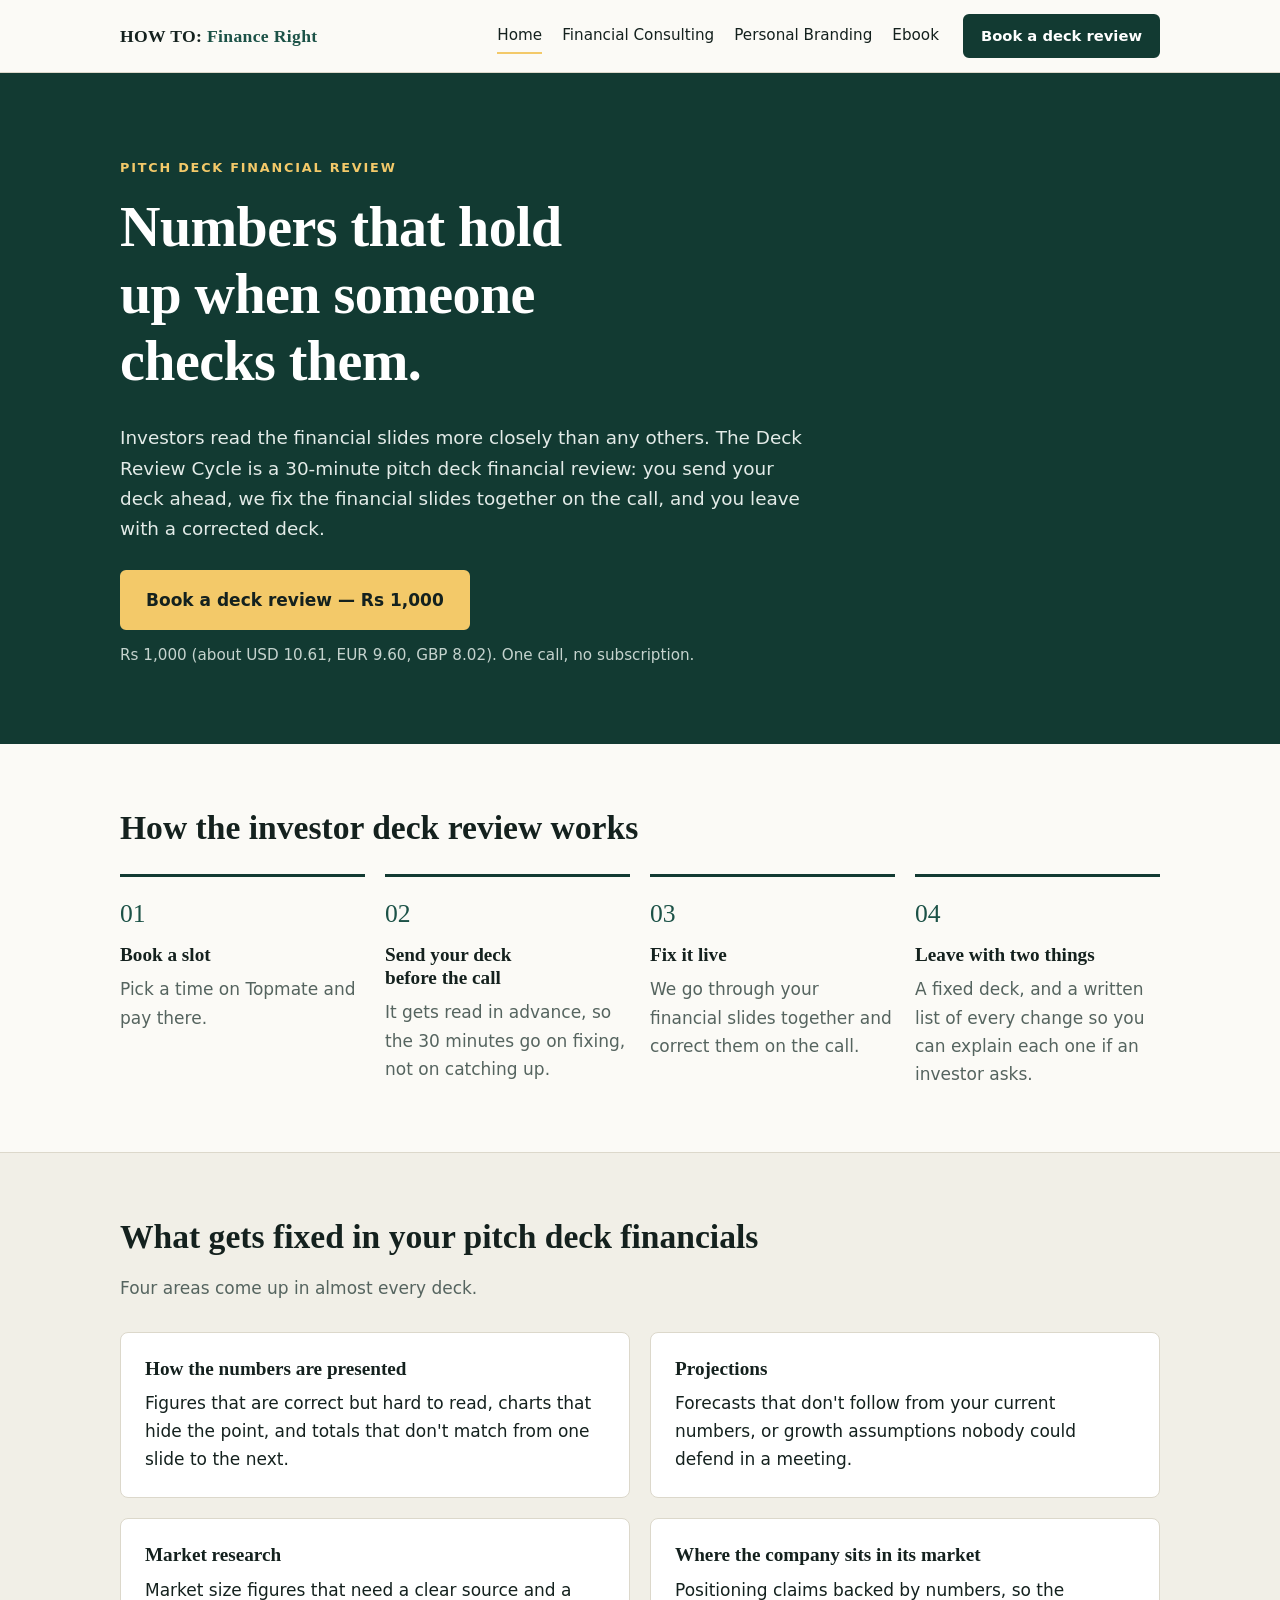
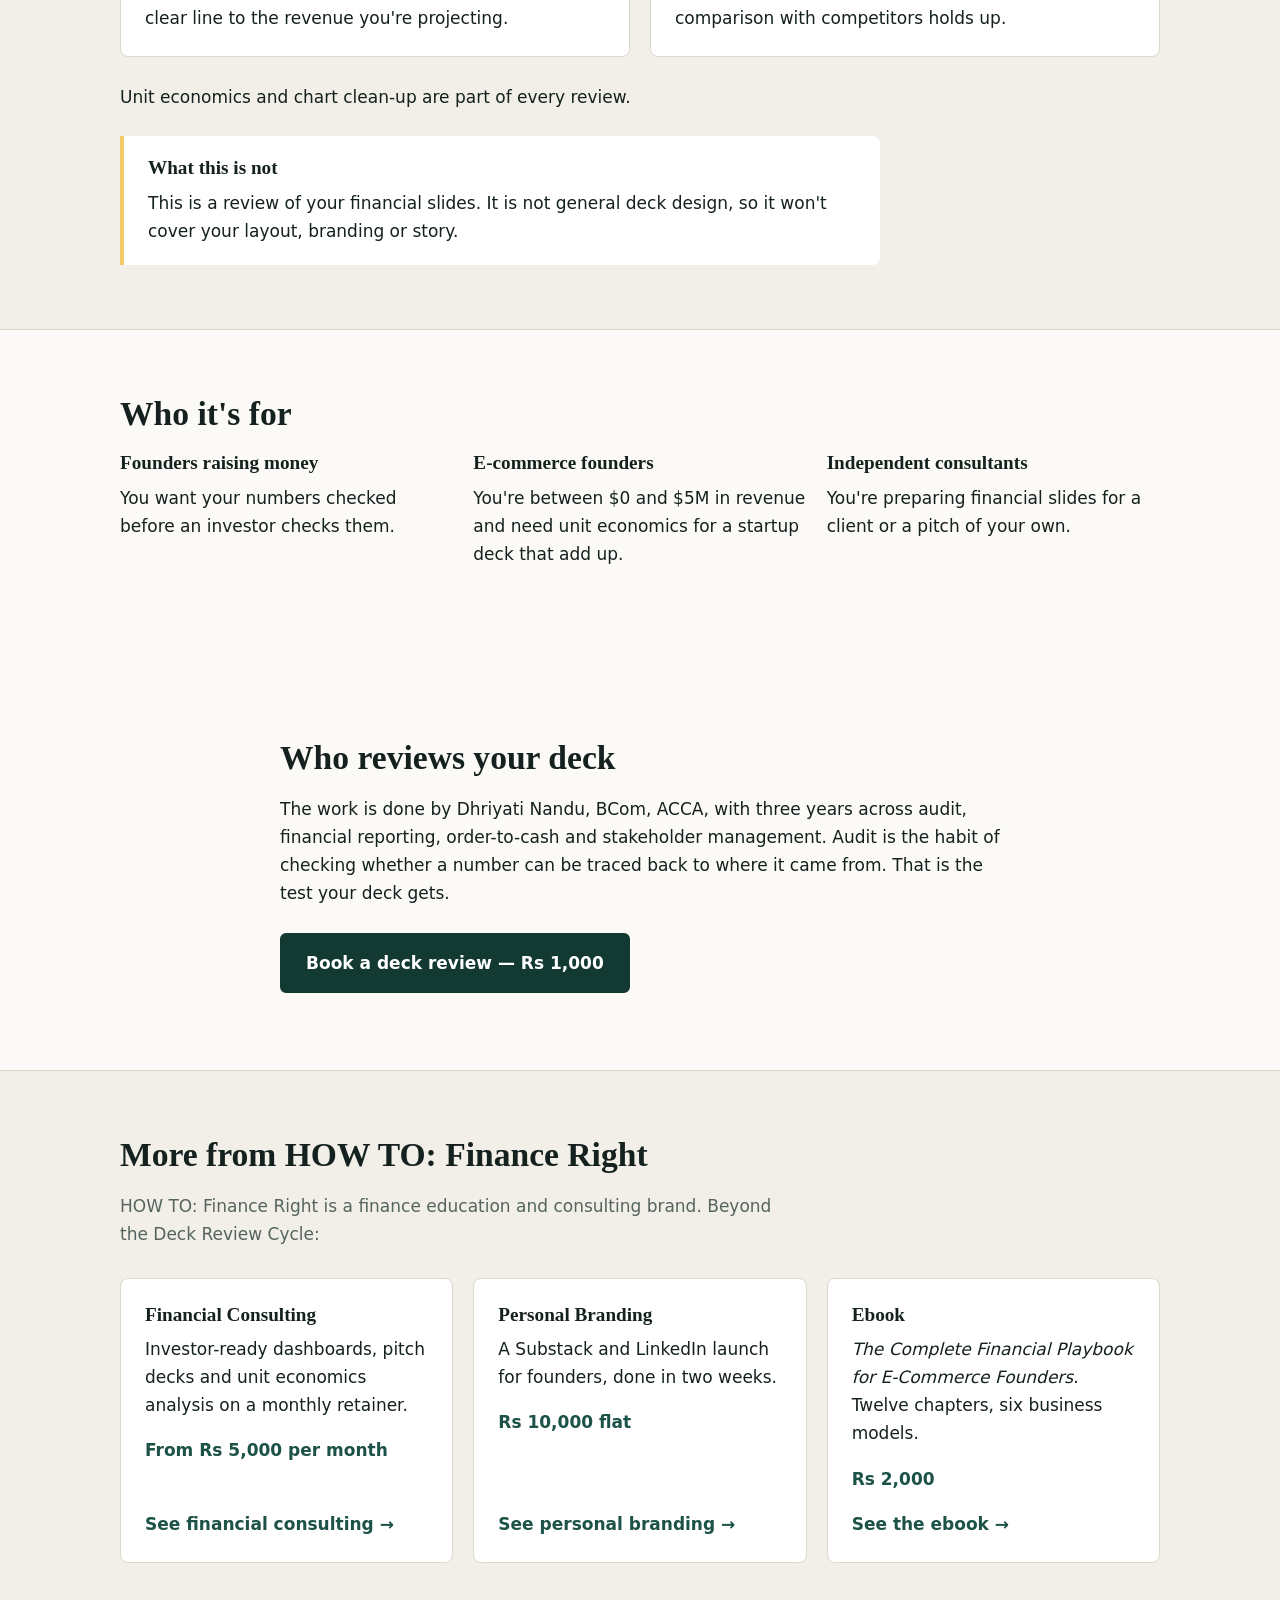
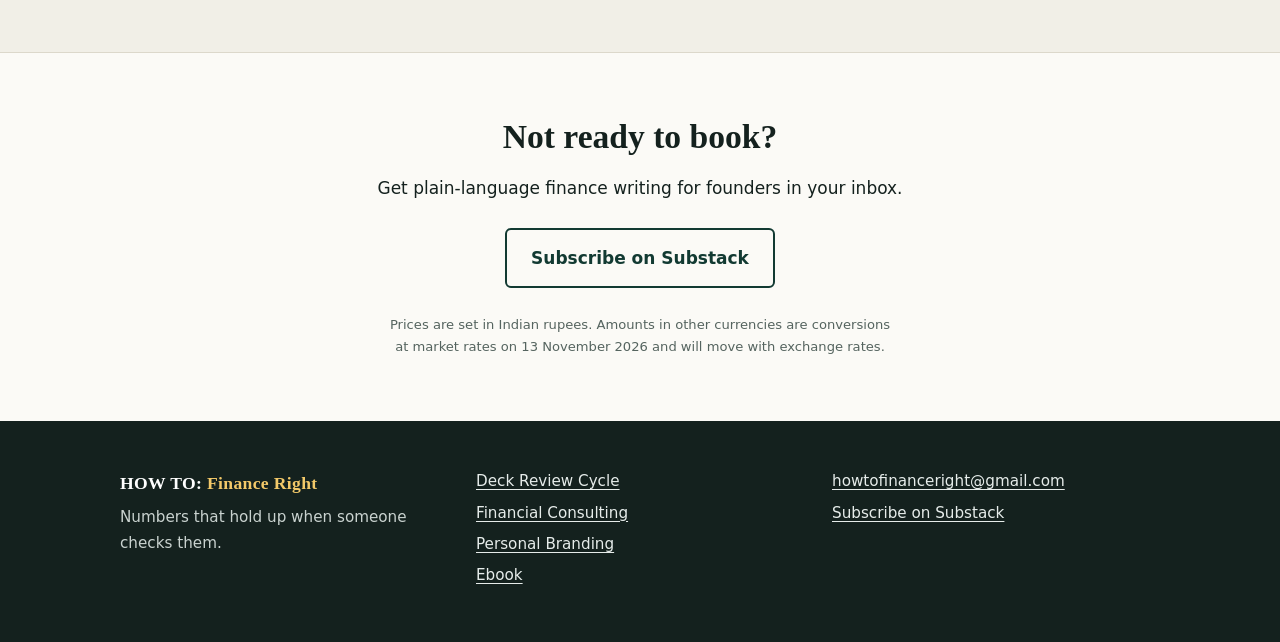
==== finance-right-site/index.html @ 841ba1ed "Build HOW TO: Finance Right static site Four static pages (Home, Financial Consulting, Personal Bran" ====
<!doctype html>
<html lang="en">
<head>
<meta charset="utf-8">
<meta name="viewport" content="width=device-width, initial-scale=1">
<title>Pitch Deck Financial Review | HOW TO: Finance Right</title>
<meta name="description" content="A 30-minute investor deck review for your financial slides. Send your deck ahead, fix it live on the call, and leave with a corrected deck and a list of changes.">
<meta property="og:title" content="Pitch Deck Financial Review | HOW TO: Finance Right">
<meta property="og:description" content="A 30-minute investor deck review for your financial slides. Send your deck ahead, fix it live on the call, and leave with a corrected deck and a list of changes.">
<meta property="og:type" content="website">
<meta property="og:site_name" content="HOW TO: Finance Right">
<link rel="icon" href="data:image/svg+xml,%3Csvg xmlns='http://www.w3.org/2000/svg' viewBox='0 0 32 32'%3E%3Crect width='32' height='32' rx='6' fill='%23123a32'/%3E%3Cpath d='M8 21l6-6 4 4 6-8' fill='none' stroke='%23f3c969' stroke-width='3' stroke-linecap='round' stroke-linejoin='round'/%3E%3C/svg%3E">
<link rel="stylesheet" href="styles.css">
</head>
<body>
<a class="skip" href="#main">Skip to content</a>
<header class="site-header">
  <div class="wrap bar">
    <a class="brand" href="index.html">HOW TO: <span>Finance Right</span></a>
    <nav aria-label="Main"><a href="index.html" aria-current="page">Home</a><a href="financial-consulting.html">Financial Consulting</a><a href="personal-branding.html">Personal Branding</a><a href="ebook.html">Ebook</a></nav>
    <a class="btn btn-small" href="https://topmate.io/dhriyati_nandu" target="_blank" rel="noopener">Book a deck review</a>
  </div>
</header>
<main id="main">

<section class="hero">
  <div class="wrap">
    <p class="eyebrow">Pitch deck financial review</p>
    <h1>Numbers that hold up when someone checks them.</h1>
    <p class="lede">Investors read the financial slides more closely than any others. The Deck Review Cycle is a 30-minute pitch deck financial review: you send your deck ahead, we fix the financial slides together on the call, and you leave with a corrected deck.</p>
    <p class="actions"><a class="btn" href="https://topmate.io/dhriyati_nandu" target="_blank" rel="noopener">Book a deck review — Rs 1,000</a></p>
    <p class="price-note">Rs 1,000 (about USD 10.61, EUR 9.60, GBP 8.02). One call, no subscription.</p>
  </div>
</section>

<section class="wrap section">
  <h2>How the investor deck review works</h2>
  <ol class="steps">
    <li><h3>Book a slot</h3><p>Pick a time on Topmate and pay there.</p></li>
    <li><h3>Send your deck before the call</h3><p>It gets read in advance, so the 30 minutes go on fixing, not on catching up.</p></li>
    <li><h3>Fix it live</h3><p>We go through your financial slides together and correct them on the call.</p></li>
    <li><h3>Leave with two things</h3><p>A fixed deck, and a written list of every change so you can explain each one if an investor asks.</p></li>
  </ol>
</section>

<section class="band">
  <div class="wrap section">
    <h2>What gets fixed in your pitch deck financials</h2>
    <p class="section-intro">Four areas come up in almost every deck.</p>
    <div class="grid two">
      <div class="card"><h3>How the numbers are presented</h3><p>Figures that are correct but hard to read, charts that hide the point, and totals that don't match from one slide to the next.</p></div>
      <div class="card"><h3>Projections</h3><p>Forecasts that don't follow from your current numbers, or growth assumptions nobody could defend in a meeting.</p></div>
      <div class="card"><h3>Market research</h3><p>Market size figures that need a clear source and a clear line to the revenue you're projecting.</p></div>
      <div class="card"><h3>Where the company sits in its market</h3><p>Positioning claims backed by numbers, so the comparison with competitors holds up.</p></div>
    </div>
    <p>Unit economics and chart clean-up are part of every review.</p>
    <div class="callout"><h3>What this is not</h3><p>This is a review of your financial slides. It is not general deck design, so it won't cover your layout, branding or story.</p></div>
  </div>
</section>

<section class="wrap section">
  <h2>Who it's for</h2>
  <div class="grid three">
    <div><h3>Founders raising money</h3><p>You want your numbers checked before an investor checks them.</p></div>
    <div><h3>E-commerce founders</h3><p>You're between $0 and $5M in revenue and need unit economics for a startup deck that add up.</p></div>
    <div><h3>Independent consultants</h3><p>You're preparing financial slides for a client or a pitch of your own.</p></div>
  </div>
</section>

<section class="wrap section narrow">
  <h2>Who reviews your deck</h2>
  <p>The work is done by Dhriyati Nandu, BCom, ACCA, with three years across audit, financial reporting, order-to-cash and stakeholder management. Audit is the habit of checking whether a number can be traced back to where it came from. That is the test your deck gets.</p>
  <p class="actions"><a class="btn" href="https://topmate.io/dhriyati_nandu" target="_blank" rel="noopener">Book a deck review — Rs 1,000</a></p>
</section>

<section class="band">
  <div class="wrap section">
    <h2>More from HOW TO: Finance Right</h2>
    <p class="section-intro">HOW TO: Finance Right is a finance education and consulting brand. Beyond the Deck Review Cycle:</p>
    <div class="grid three">
      <a class="card link-card" href="financial-consulting.html"><h3>Financial Consulting</h3><p>Investor-ready dashboards, pitch decks and unit economics analysis on a monthly retainer.</p><p class="tag">From Rs 5,000 per month</p><span class="more">See financial consulting →</span></a>
      <a class="card link-card" href="personal-branding.html"><h3>Personal Branding</h3><p>A Substack and LinkedIn launch for founders, done in two weeks.</p><p class="tag">Rs 10,000 flat</p><span class="more">See personal branding →</span></a>
      <a class="card link-card" href="ebook.html"><h3>Ebook</h3><p><em>The Complete Financial Playbook for E-Commerce Founders</em>. Twelve chapters, six business models.</p><p class="tag">Rs 2,000</p><span class="more">See the ebook →</span></a>
    </div>
  </div>
</section>

<section class="wrap section narrow center">
  <h2>Not ready to book?</h2>
  <p>Get plain-language finance writing for founders in your inbox.</p>
  <p class="actions"><a class="btn btn-ghost" href="https://howtofinanceright.substack.com/" target="_blank" rel="noopener">Subscribe on Substack</a></p>
  <p class="fineprint">Prices are set in Indian rupees. Amounts in other currencies are conversions at market rates on 13 November 2026 and will move with exchange rates.</p>
</section>

</main>
<footer class="site-footer">
  <div class="wrap foot">
    <div>
      <p class="brand">HOW TO: <span>Finance Right</span></p>
      <p>Numbers that hold up when someone checks them.</p>
    </div>
    <ul>
      <li><a href="index.html">Deck Review Cycle</a></li>
      <li><a href="financial-consulting.html">Financial Consulting</a></li>
      <li><a href="personal-branding.html">Personal Branding</a></li>
      <li><a href="ebook.html">Ebook</a></li>
    </ul>
    <ul>
      <li><a href="mailto:howtofinanceright@gmail.com">howtofinanceright@gmail.com</a></li>
      <li><a href="https://howtofinanceright.substack.com/" target="_blank" rel="noopener">Subscribe on Substack</a></li>
    </ul>
  </div>
</footer>
</body>
</html>
---- finance-right-site/styles.css ----
:root {
  --ink: #14211e;
  --muted: #55645f;
  --green: #123a32;
  --green-2: #1c5247;
  --gold: #f3c969;
  --paper: #fbfaf6;
  --band: #f1efe7;
  --line: #dcd8cb;
  --white: #ffffff;
  --serif: "Iowan Old Style", "Palatino Linotype", Palatino, Georgia, serif;
  --sans: system-ui, -apple-system, "Segoe UI", Roboto, "Helvetica Neue", Arial, sans-serif;
}

* { box-sizing: border-box; }

html { -webkit-text-size-adjust: 100%; }

body {
  margin: 0;
  background: var(--paper);
  color: var(--ink);
  font-family: var(--sans);
  font-size: 1.0625rem;
  line-height: 1.65;
}

a { color: var(--green-2); text-underline-offset: 3px; }
a:hover { color: var(--green); }
a:focus-visible, .btn:focus-visible { outline: 3px solid var(--gold); outline-offset: 3px; }

h1, h2, h3 { font-family: var(--serif); line-height: 1.2; margin: 0 0 0.5em; font-weight: 600; text-wrap: balance; }
h1 { font-size: clamp(2.1rem, 5.2vw, 3.5rem); letter-spacing: -0.01em; }
h2 { font-size: clamp(1.55rem, 3.2vw, 2.1rem); }
h3 { font-size: 1.2rem; }
p { margin: 0 0 1em; }

.wrap { max-width: 1080px; margin: 0 auto; padding: 0 20px; }
.section { padding-top: 64px; padding-bottom: 64px; }
.narrow { max-width: 760px; }
.center { text-align: center; }
.band { background: var(--band); border-block: 1px solid var(--line); }
.section-intro { color: var(--muted); max-width: 62ch; margin-bottom: 1.75em; }

.skip { position: absolute; left: -9999px; }
.skip:focus { left: 12px; top: 12px; background: var(--white); padding: 8px 12px; z-index: 10; }

/* Header */
.site-header { background: var(--paper); border-bottom: 1px solid var(--line); position: sticky; top: 0; z-index: 5; }
.bar { display: flex; align-items: center; gap: 12px 24px; flex-wrap: wrap; padding-top: 14px; padding-bottom: 14px; }
.brand { font-family: var(--serif); font-weight: 700; font-size: 1.1rem; color: var(--ink); text-decoration: none; letter-spacing: 0.02em; margin: 0; }
.brand span { color: var(--green-2); }
.site-header nav { display: flex; flex-wrap: wrap; gap: 4px 20px; margin-left: auto; }
.site-header nav a { color: var(--ink); text-decoration: none; font-size: 0.95rem; padding: 4px 0; border-bottom: 2px solid transparent; }
.site-header nav a:hover, .site-header nav a[aria-current="page"] { border-bottom-color: var(--gold); }

/* Buttons */
.btn {
  display: inline-block;
  background: var(--green);
  color: var(--white);
  text-decoration: none;
  font-weight: 600;
  padding: 14px 24px;
  border-radius: 6px;
  border: 2px solid var(--green);
  transition: background 0.15s ease;
}
.btn:hover { background: var(--green-2); border-color: var(--green-2); color: var(--white); }
.btn-small { padding: 8px 16px; font-size: 0.92rem; }
.btn-ghost { background: transparent; color: var(--green); }
.btn-ghost:hover { background: var(--green); color: var(--white); }
.actions { margin: 1.5em 0 0.75em; }

/* Hero */
.hero { background: var(--green); color: var(--white); padding: 84px 0 76px; }
.hero h1 { max-width: 18ch; }
.hero .eyebrow { color: var(--gold); text-transform: uppercase; letter-spacing: 0.14em; font-size: 0.8rem; font-weight: 700; margin-bottom: 1.2em; }
.hero .sub { font-family: var(--serif); font-size: 1.3rem; color: var(--gold); }
.hero .lede { font-size: 1.15rem; max-width: 60ch; color: #e3ebe8; }
.hero .btn { background: var(--gold); border-color: var(--gold); color: var(--ink); }
.hero .btn:hover { background: #f8d98e; border-color: #f8d98e; color: var(--ink); }
.hero .price-note { color: #c5d3ce; font-size: 0.95rem; margin: 0; }

/* Grids and cards */
.grid { display: grid; gap: 20px; margin-bottom: 1.5em; }
.grid.two { grid-template-columns: repeat(2, 1fr); }
.grid.three { grid-template-columns: repeat(auto-fit, minmax(240px, 1fr)); }
.grid.four { grid-template-columns: repeat(auto-fit, minmax(200px, 1fr)); }
.card { background: var(--white); border: 1px solid var(--line); border-radius: 8px; padding: 24px; }
.card p:last-child { margin-bottom: 0; }
.card .big { font-family: var(--serif); font-size: 3rem; line-height: 1; color: var(--green-2); margin-bottom: 0.2em; }
.link-card { display: flex; flex-direction: column; color: var(--ink); text-decoration: none; transition: border-color 0.15s ease, transform 0.15s ease; }
.link-card:hover { border-color: var(--green-2); transform: translateY(-2px); color: var(--ink); }
.link-card .tag { font-weight: 700; color: var(--green-2); }
.link-card .more { margin-top: auto; color: var(--green-2); font-weight: 600; }

.callout { border-left: 4px solid var(--gold); background: var(--white); padding: 20px 24px; border-radius: 0 8px 8px 0; margin-top: 1.5em; max-width: 760px; }
.callout p { margin: 0; }

/* Steps */
.steps { list-style: none; counter-reset: step; padding: 0; margin: 1.5em 0 0; display: grid; gap: 20px; grid-template-columns: repeat(auto-fit, minmax(220px, 1fr)); }
.steps li { counter-increment: step; border-top: 3px solid var(--green); padding-top: 16px; }
.steps li::before { content: "0" counter(step); font-family: var(--serif); font-size: 1.6rem; color: var(--green-2); display: block; margin-bottom: 0.3em; }
.steps p { margin: 0; color: var(--muted); }

/* Terms */
.terms { margin: 1.5em 0 0; display: grid; gap: 0; }
.terms > div { display: grid; grid-template-columns: minmax(200px, 1fr) 2fr; gap: 8px 32px; padding: 18px 0; border-top: 1px solid var(--line); }
.terms dt { font-family: var(--serif); font-weight: 600; font-size: 1.15rem; }
.terms dd { margin: 0; color: var(--muted); }

/* Lists */
.plain { padding-left: 1.3em; }
.plain li { margin-bottom: 0.3em; }
.checks { list-style: none; padding: 0; margin: 1.5em 0 0; max-width: 780px; }
.checks li { position: relative; padding: 14px 0 14px 36px; border-top: 1px solid var(--line); }
.checks li::before { content: "✓"; position: absolute; left: 4px; color: var(--green-2); font-weight: 700; }
.toc ol, .toc ul { margin: 0; padding-left: 1.4em; }
.toc li { margin-bottom: 0.35em; }
.toc.wide { margin-top: 20px; }

.price-note { color: var(--muted); font-size: 0.95rem; }
.fineprint { color: var(--muted); font-size: 0.82rem; max-width: 60ch; margin: 2em auto 0; }
.narrow:not(.center) .fineprint { margin-left: 0; }

/* Footer */
.site-footer { background: var(--ink); color: #c9d2cf; padding: 48px 0; font-size: 0.95rem; }
.site-footer .brand { color: var(--white); margin-bottom: 0.4em; }
.site-footer .brand span { color: var(--gold); }
.foot { display: grid; gap: 28px; grid-template-columns: repeat(auto-fit, minmax(220px, 1fr)); }
.site-footer ul { list-style: none; margin: 0; padding: 0; }
.site-footer li { margin-bottom: 0.4em; }
.site-footer a { color: #e6ecea; }
.site-footer a:hover { color: var(--gold); }

@media (max-width: 720px) {
  .section { padding-top: 44px; padding-bottom: 44px; }
  .hero { padding: 52px 0 48px; }
  .site-header { position: static; }
  .site-header nav { margin-left: 0; width: 100%; order: 3; }
  .bar .btn-small { margin-left: auto; }
  .terms > div { grid-template-columns: 1fr; }
  .grid.two { grid-template-columns: 1fr; }
}

@media (prefers-reduced-motion: reduce) {
  * { transition: none !important; }
}
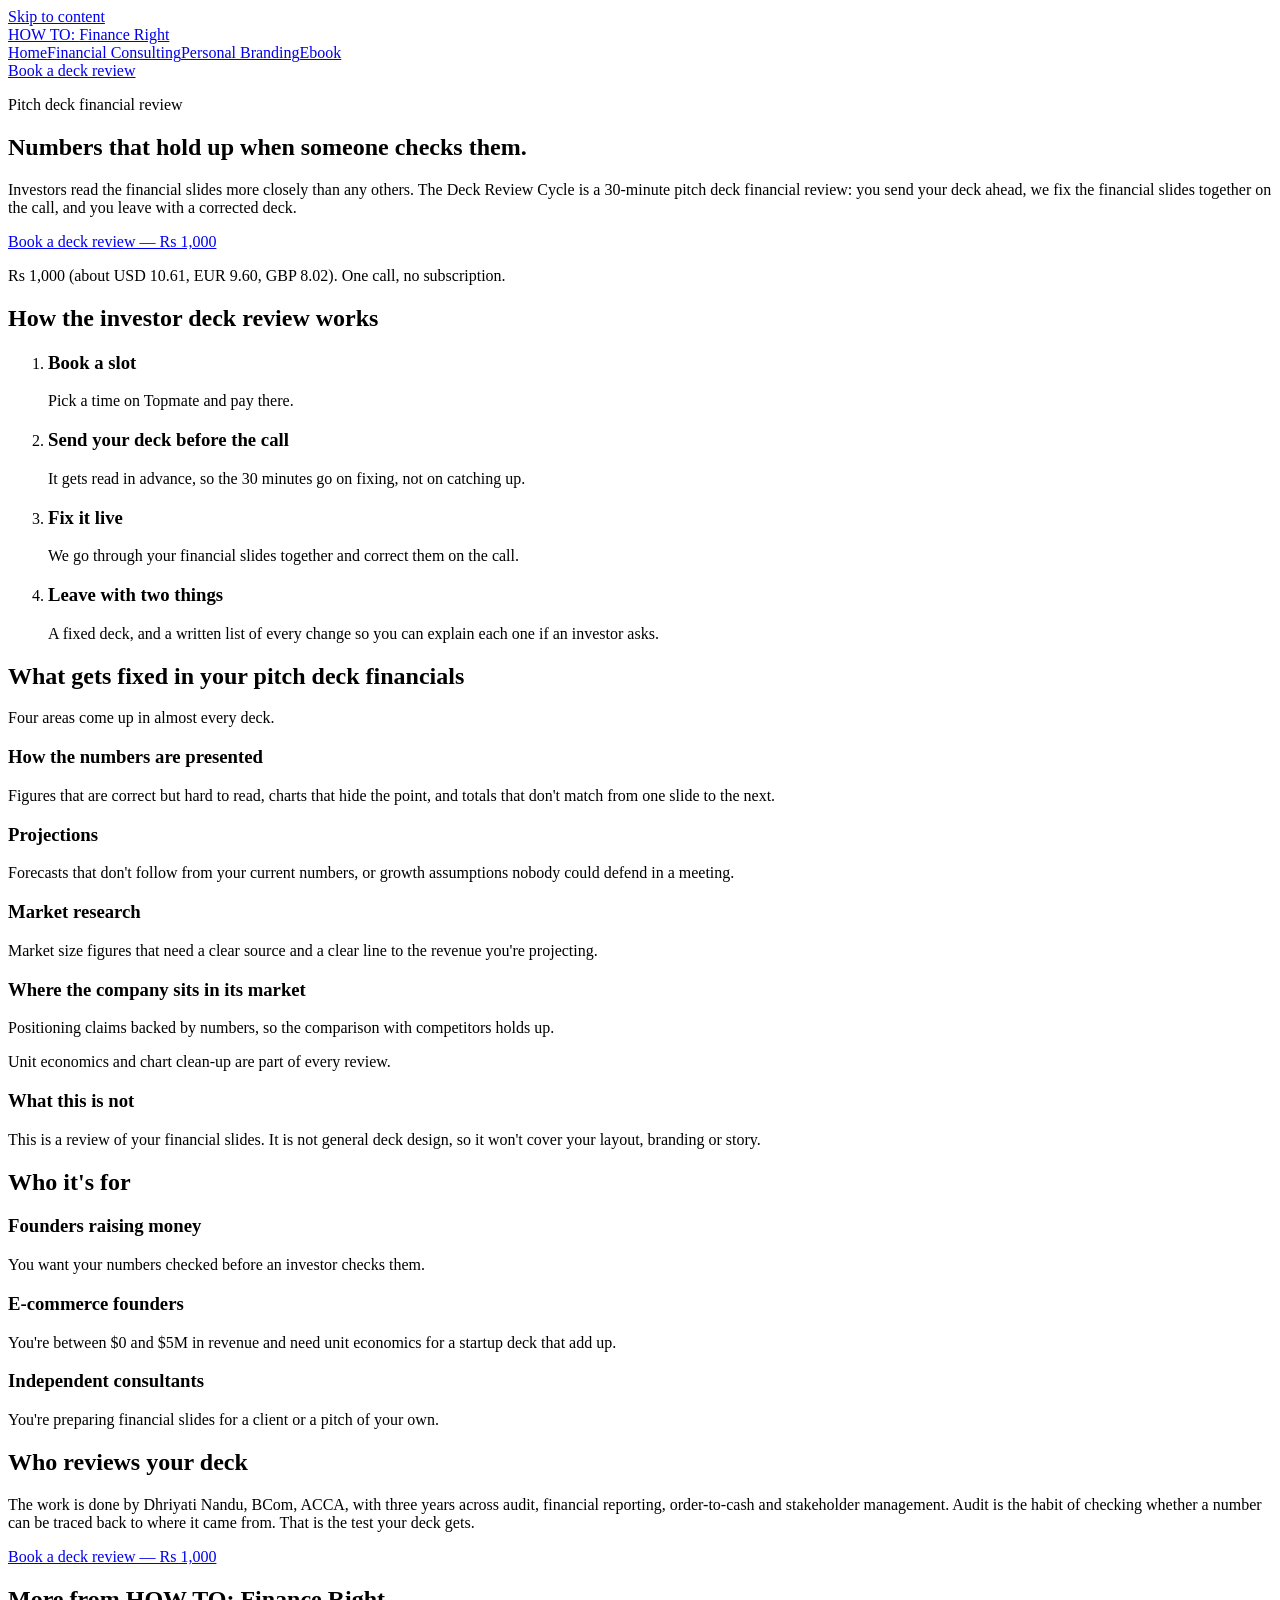
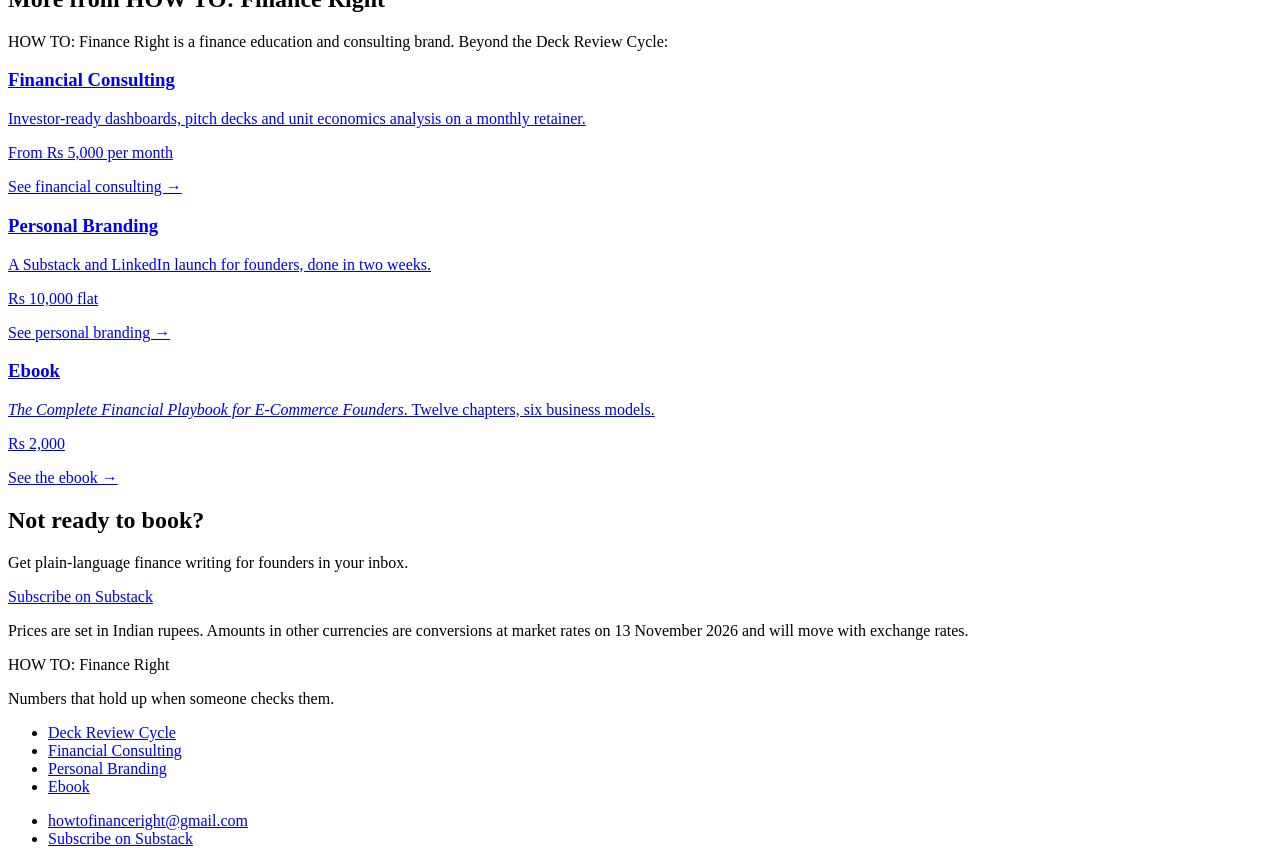
==== commit 12e79a06: "Prepare HOW TO: Finance Right site for launch Add canonical URLs, Open Graph and Twitter tags, share" ====
--- a/finance-right-site/index.html
+++ b/finance-right-site/index.html
@@ -9,15 +9,24 @@
 <meta property="og:description" content="A 30-minute investor deck review for your financial slides. Send your deck ahead, fix it live on the call, and leave with a corrected deck and a list of changes.">
 <meta property="og:type" content="website">
 <meta property="og:site_name" content="HOW TO: Finance Right">
+<link rel="canonical" href="https://dhriyatinandu.com/">
+<meta property="og:url" content="https://dhriyatinandu.com/">
+<meta property="og:image" content="https://dhriyatinandu.com/og-image.png">
+<meta property="og:image:width" content="1200">
+<meta property="og:image:height" content="630">
+<meta property="og:image:alt" content="HOW TO: Finance Right. Numbers that hold up when someone checks them.">
+<meta property="og:locale" content="en">
+<meta name="twitter:card" content="summary_large_image">
+<meta name="theme-color" content="#123a32">
 <link rel="icon" href="data:image/svg+xml,%3Csvg xmlns='http://www.w3.org/2000/svg' viewBox='0 0 32 32'%3E%3Crect width='32' height='32' rx='6' fill='%23123a32'/%3E%3Cpath d='M8 21l6-6 4 4 6-8' fill='none' stroke='%23f3c969' stroke-width='3' stroke-linecap='round' stroke-linejoin='round'/%3E%3C/svg%3E">
-<link rel="stylesheet" href="styles.css">
+<link rel="stylesheet" href="/styles.css">
 </head>
 <body>
 <a class="skip" href="#main">Skip to content</a>
 <header class="site-header">
   <div class="wrap bar">
-    <a class="brand" href="index.html">HOW TO: <span>Finance Right</span></a>
-    <nav aria-label="Main"><a href="index.html" aria-current="page">Home</a><a href="financial-consulting.html">Financial Consulting</a><a href="personal-branding.html">Personal Branding</a><a href="ebook.html">Ebook</a></nav>
+    <a class="brand" href="/">HOW TO: <span>Finance Right</span></a>
+    <nav aria-label="Main"><a href="/" aria-current="page">Home</a><a href="/financial-consulting">Financial Consulting</a><a href="/personal-branding">Personal Branding</a><a href="/ebook">Ebook</a></nav>
     <a class="btn btn-small" href="https://topmate.io/dhriyati_nandu" target="_blank" rel="noopener">Book a deck review</a>
   </div>
 </header>
@@ -78,9 +87,9 @@
     <h2>More from HOW TO: Finance Right</h2>
     <p class="section-intro">HOW TO: Finance Right is a finance education and consulting brand. Beyond the Deck Review Cycle:</p>
     <div class="grid three">
-      <a class="card link-card" href="financial-consulting.html"><h3>Financial Consulting</h3><p>Investor-ready dashboards, pitch decks and unit economics analysis on a monthly retainer.</p><p class="tag">From Rs 5,000 per month</p><span class="more">See financial consulting →</span></a>
-      <a class="card link-card" href="personal-branding.html"><h3>Personal Branding</h3><p>A Substack and LinkedIn launch for founders, done in two weeks.</p><p class="tag">Rs 10,000 flat</p><span class="more">See personal branding →</span></a>
-      <a class="card link-card" href="ebook.html"><h3>Ebook</h3><p><em>The Complete Financial Playbook for E-Commerce Founders</em>. Twelve chapters, six business models.</p><p class="tag">Rs 2,000</p><span class="more">See the ebook →</span></a>
+      <a class="card link-card" href="/financial-consulting"><h3>Financial Consulting</h3><p>Investor-ready dashboards, pitch decks and unit economics analysis on a monthly retainer.</p><p class="tag">From Rs 5,000 per month</p><span class="more">See financial consulting →</span></a>
+      <a class="card link-card" href="/personal-branding"><h3>Personal Branding</h3><p>A Substack and LinkedIn launch for founders, done in two weeks.</p><p class="tag">Rs 10,000 flat</p><span class="more">See personal branding →</span></a>
+      <a class="card link-card" href="/ebook"><h3>Ebook</h3><p><em>The Complete Financial Playbook for E-Commerce Founders</em>. Twelve chapters, six business models.</p><p class="tag">Rs 2,000</p><span class="more">See the ebook →</span></a>
     </div>
   </div>
 </section>
@@ -100,10 +109,10 @@
       <p>Numbers that hold up when someone checks them.</p>
     </div>
     <ul>
-      <li><a href="index.html">Deck Review Cycle</a></li>
-      <li><a href="financial-consulting.html">Financial Consulting</a></li>
-      <li><a href="personal-branding.html">Personal Branding</a></li>
-      <li><a href="ebook.html">Ebook</a></li>
+      <li><a href="/">Deck Review Cycle</a></li>
+      <li><a href="/financial-consulting">Financial Consulting</a></li>
+      <li><a href="/personal-branding">Personal Branding</a></li>
+      <li><a href="/ebook">Ebook</a></li>
     </ul>
     <ul>
       <li><a href="mailto:howtofinanceright@gmail.com">howtofinanceright@gmail.com</a></li>
